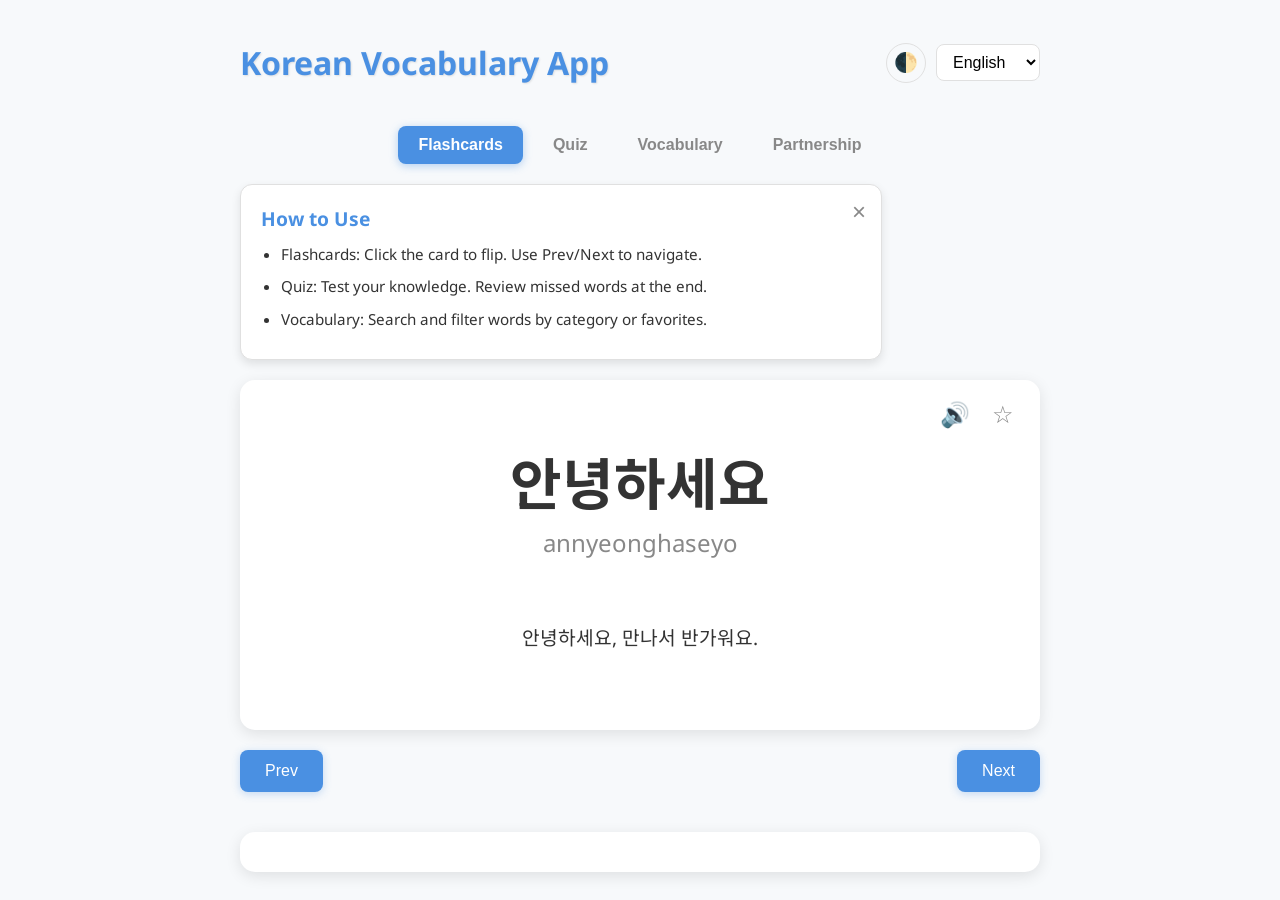
==== index.html @ c5fcb41d "feat: Add Disqus comment functionality" ====
<!DOCTYPE html>
<html lang="en">
<head>
    <meta charset="UTF-8">
    <meta name="viewport" content="width=device-width, initial-scale=1.0">
    <title>Korean Vocabulary App</title>
    <link rel="stylesheet" href="style.css">
    <link rel="preconnect" href="https://fonts.googleapis.com">
    <link rel="preconnect" href="https://fonts.gstatic.com" crossorigin>
    <link href="https://fonts.googleapis.com/css2?family=Noto+Sans+KR:wght@400;700&family=Noto+Sans:wght@400;700&display=swap" rel="stylesheet">
</head>
<body>
    <header>
        <h1 data-i18n="appTitle">Korean Vocabulary App</h1>
        <div class="header-right">
            <button id="theme-toggle" title="Toggle Dark/Light Mode">🌓</button>
            <div class="settings-container">
                <select id="language-selector"></select>
            </div>
        </div>
    </header>

    <nav id="tab-nav">
        <button class="tab-link active" data-tab="flashcards" data-i18n="tabFlashcards">Flashcards</button>
        <button class="tab-link" data-tab="quiz" data-i18n="tabQuiz">Quiz</button>
        <button class="tab-link" data-tab="vocabulary" data-i18n="tabVocabulary">Vocabulary</button>
        <button class="tab-link" data-tab="partnership" data-i18n="tabPartnership">Partnership</button>
    </nav>

    <main id="app-container">
        <!-- How to Use Section -->
        <section id="how-to-use" class="info-section">
            <h2 data-i18n="howToUseTitle">How to Use</h2>
            <ul>
                <li data-i18n="howToUseStep1">Flashcards: Click the card to flip. Use Prev/Next to navigate.</li>
                <li data-i18n="howToUseStep2">Quiz: Test your knowledge. Review missed words at the end.</li>
                <li data-i18n="howToUseStep3">Vocabulary: Search and filter words by category or favorites.</li>
            </ul>
            <button id="close-how-to-use" class="small-btn">×</button>
        </section>

        <!-- Flashcards Section -->
        <section id="flashcards" class="tab-content active">
            <div id="flashcard-container"></div>
            <div class="flashcard-nav">
                <button id="prev-word" data-i18n="prevButton">Prev</button>
                <button id="next-word" data-i18n="nextButton">Next</button>
            </div>
        </section>

        <!-- Quiz Section -->
        <section id="quiz" class="tab-content">
            <div id="quiz-container"></div>
            <button id="start-quiz" data-i18n="startQuizButton">Start Quiz</button>
						<button id="review-wrong-answers" data-i18n="reviewWrongAnswers" style="display: none;"></button>
        </section>

        <!-- Vocabulary List Section -->
        <section id="vocabulary" class="tab-content">
            <div class="filters">
                <input type="text" id="search-bar" placeholder="Search..." data-i18n-placeholder="searchPlaceholder">
                <select id="category-filter">
                    <option value="all" data-i18n="allCategories">All Categories</option>
                </select>
                <button id="favorites-filter" data-i18n="showFavorites">Show Favorites</button>
            </div>
            <div id="vocabulary-list"></div>
        </section>

        <!-- Partnership Section -->
        <section id="partnership" class="tab-content">
            <div class="contact-form-container">
                <h2 data-i18n="partnershipTitle">Partnership Inquiry</h2>
                <form action="https://formspree.io/f/mnjgddrr" method="POST" id="contact-form">
                    <div class="form-group">
                        <label for="name" data-i18n="formName">Name</label>
                        <input type="text" name="name" id="name" required data-i18n-placeholder="namePlaceholder">
                    </div>
                    <div class="form-group">
                        <label for="email" data-i18n="formEmail">Email</label>
                        <input type="email" name="email" id="email" required data-i18n-placeholder="emailPlaceholder">
                    </div>
                    <div class="form-group">
                        <label for="message" data-i18n="formMessage">Message</label>
                        <textarea name="message" id="message" rows="5" required data-i18n-placeholder="messagePlaceholder"></textarea>
                    </div>
                    <button type="submit" class="submit-btn" data-i18n="formSubmit">Send Message</button>
                </form>
            </div>
        </section>

        <!-- Disqus Comments Section -->
        <section id="comments" class="comments-section">
            <div id="disqus_thread"></div>
        </section>
    </main>

    <template id="flashcard-template">
        <div class="flashcard">
            <div class="flashcard-inner">
                <div class="flashcard-front">
                    <div class="word-info">
                        <h2 class="korean-word"></h2>
                        <p class="romanization"></p>
                    </div>
                    <div class="card-actions">
                        <button class="pronounce-btn" title="Pronounce">🔊</button>
                        <button class="favorite-btn" title="Favorite">☆</button>
                    </div>
                    <p class="example-sentence-korean"></p>
                </div>
                <div class="flashcard-back">
                    <h3 class="meaning"></h3>
                    <p class="example-sentence-translation"></p>
                </div>
            </div>
        </div>
    </template>

    <script src="vocabulary_data.js"></script>
    <script src="app.js"></script>
</body>
</html>
---- style.css ----
:root {
    --primary-color: #4a90e2;
    --secondary-color: #f5a623;
    --background-color: #f7f9fb;
    --card-background: #ffffff;
    --text-color: #333;
    --light-text-color: #888;
    --border-color: #e0e0e0;
    --shadow-color: rgba(0, 0, 0, 0.1);
    --font-family: 'Noto Sans', 'Noto Sans KR', sans-serif;
}

body.dark-mode {
    --background-color: #121212;
    --card-background: #1e1e1e;
    --text-color: #e0e0e0;
    --light-text-color: #b0b0b0;
    --border-color: #333;
    --shadow-color: rgba(0, 0, 0, 0.5);
}

body {
    font-family: var(--font-family);
    background-color: var(--background-color);
    color: var(--text-color);
    margin: 0;
    padding: 20px;
    display: flex;
    flex-direction: column;
    align-items: center;
    transition: background-color 0.3s, color 0.3s;
}

header {
    width: 100%;
    max-width: 800px;
    display: flex;
    justify-content: space-between;
    align-items: center;
    margin-bottom: 20px;
}

.header-right {
    display: flex;
    gap: 10px;
    align-items: center;
}

#theme-toggle {
    background: none;
    border: 1px solid var(--border-color);
    border-radius: 50%;
    width: 40px;
    height: 40px;
    cursor: pointer;
    font-size: 1.2rem;
    display: flex;
    align-items: center;
    justify-content: center;
    transition: background-color 0.3s;
    color: var(--text-color);
}

#theme-toggle:hover {
    background-color: var(--border-color);
}

h1 {
    font-size: 2rem;
    color: var(--primary-color);
    text-shadow: 1px 1px 2px var(--shadow-color);
}

.settings-container select {
    padding: 8px 12px;
    border: 1px solid var(--border-color);
    border-radius: 8px;
    font-size: 1rem;
    background-color: var(--card-background);
}

#tab-nav {
    display: flex;
    gap: 10px;
    margin-bottom: 20px;
}

.tab-link {
    padding: 10px 20px;
    font-size: 1rem;
    font-weight: 700;
    border: none;
    background-color: transparent;
    color: var(--light-text-color);
    border-radius: 8px;
    cursor: pointer;
    transition: background-color 0.3s, color 0.3s;
}

.tab-link.active {
    background-color: var(--primary-color);
    color: white;
    box-shadow: 0 2px 8px rgba(74, 144, 226, 0.4);
}

main {
    width: 100%;
    max-width: 800px;
}

.info-section {
    background-color: var(--card-background);
    border: 1px solid var(--border-color);
    border-radius: 12px;
    padding: 20px;
    margin-bottom: 20px;
    position: relative;
    box-shadow: 0 4px 10px var(--shadow-color);
    width: 100%;
    max-width: 600px;
    animation: fadeIn 0.5s ease-out;
}

.info-section h2 {
    margin-top: 0;
    color: var(--primary-color);
    font-size: 1.2rem;
    margin-bottom: 10px;
}

.info-section ul {
    margin: 0;
    padding-left: 20px;
    color: var(--text-color);
    font-size: 0.95rem;
    line-height: 1.6;
}

.info-section li {
    margin-bottom: 8px;
}

.small-btn {
    position: absolute;
    top: 10px;
    right: 10px;
    background: none;
    border: none;
    font-size: 1.5rem;
    cursor: pointer;
    color: var(--light-text-color);
    line-height: 1;
    padding: 5px;
    transition: color 0.3s;
}

.small-btn:hover {
    color: var(--text-color);
}

@keyframes fadeIn {
    from { opacity: 0; transform: translateY(-10px); }
    to { opacity: 1; transform: translateY(0); }
}

.tab-content {
    display: none;
}

.tab-content.active {
    display: block;
}

/* Flashcard Styles */
#flashcard-container {
    perspective: 1000px;
    height: 350px;
}

.flashcard {
    width: 100%;
    height: 100%;
    position: relative;
    cursor: pointer;
}

.flashcard-inner {
    width: 100%;
    height: 100%;
    transform-style: preserve-3d;
    transition: transform 0.6s;
    position: absolute;
}

.flashcard.flipped .flashcard-inner {
    transform: rotateY(180deg);
}

.flashcard-front,
.flashcard-back {
    position: absolute;
    width: 100%;
    height: 100%;
    backface-visibility: hidden;
    display: flex;
    flex-direction: column;
    justify-content: center;
    align-items: center;
    background-color: var(--card-background);
    border-radius: 15px;
    box-shadow: 0 4px 15px var(--shadow-color);
    padding: 20px;
    box-sizing: border-box;
}

.flashcard-back {
    transform: rotateY(180deg);
}

.word-info {
    text-align: center;
    margin-bottom: 20px;
}

.korean-word {
    font-size: 3.5rem;
    margin: 0;
}

.romanization {
    font-size: 1.5rem;
    color: var(--light-text-color);
    margin-top: 5px;
}

.example-sentence-korean, .example-sentence-translation {
    font-size: 1.2rem;
    text-align: center;
    margin-top: 20px;
}

.meaning {
    font-size: 2rem;
    color: var(--primary-color);
}

.card-actions {
    position: absolute;
    top: 20px;
    right: 20px;
    display: flex;
    gap: 10px;
}

.pronounce-btn, .favorite-btn {
    background: none;
    border: none;
    font-size: 1.5rem;
    cursor: pointer;
    color: var(--light-text-color);
}

.favorite-btn.favorited {
    color: var(--secondary-color);
}

.flashcard-nav {
    display: flex;
    justify-content: space-between;
    margin-top: 20px;
}

.flashcard-nav button {
    padding: 12px 25px;
    font-size: 1rem;
    border: none;
    border-radius: 8px;
    background-color: var(--primary-color);
    color: white;
    cursor: pointer;
    box-shadow: 0 2px 8px rgba(74, 144, 226, 0.3);
    transition: background-color 0.3s;
}

.flashcard-nav button:hover {
    background-color: #3a80d2;
}

/* Quiz Styles */
#quiz-container {
    background-color: var(--card-background);
    padding: 30px;
    border-radius: 15px;
    box-shadow: 0 4px 15px var(--shadow-color);
}

#quiz-container .question {
    font-size: 1.8rem;
    margin-bottom: 20px;
}

#quiz-container .options {
    display: grid;
    grid-template-columns: 1fr 1fr;
    gap: 15px;
}

#quiz-container .option {
    padding: 15px;
    font-size: 1.1rem;
    border: 1px solid var(--border-color);
    border-radius: 8px;
    cursor: pointer;
    transition: background-color 0.3s, border-color 0.3s;
}

#quiz-container .option:hover {
    background-color: #e9f2fe;
}

#quiz-container .option.correct {
    background-color: #d4edda;
    border-color: #c3e6cb;
}

#quiz-container .option.incorrect {
    background-color: #f8d7da;
    border-color: #f5c6cb;
}

#start-quiz, #review-wrong-answers {
    display: block;
    margin: 20px auto;
    padding: 15px 30px;
    font-size: 1.2rem;
    border: none;
    border-radius: 8px;
    background-color: var(--secondary-color);
    color: white;
    cursor: pointer;
    box-shadow: 0 2px 8px rgba(245, 166, 35, 0.4);
}

/* Contact Form Styles */
.contact-form-container {
    background-color: var(--card-background);
    padding: 30px;
    border-radius: 15px;
    box-shadow: 0 4px 15px var(--shadow-color);
    max-width: 600px;
    margin: 0 auto;
}

.contact-form-container h2 {
    color: var(--primary-color);
    margin-bottom: 25px;
    text-align: center;
}

.form-group {
    margin-bottom: 20px;
    display: flex;
    flex-direction: column;
    gap: 8px;
}

.form-group label {
    font-weight: 700;
    color: var(--text-color);
}

.form-group input, 
.form-group textarea {
    padding: 12px;
    border: 1px solid var(--border-color);
    border-radius: 8px;
    background-color: var(--background-color);
    color: var(--text-color);
    font-family: inherit;
    font-size: 1rem;
    transition: border-color 0.3s;
}

.form-group input:focus, 
.form-group textarea:focus {
    outline: none;
    border-color: var(--primary-color);
}

.submit-btn {
    width: 100%;
    padding: 15px;
    font-size: 1.1rem;
    font-weight: 700;
    border: none;
    border-radius: 8px;
    background-color: var(--primary-color);
    color: white;
    cursor: pointer;
    transition: background-color 0.3s;
    margin-top: 10px;
}

.submit-btn:hover {
    background-color: #3a80d2;
}

/* Comments Section Styles */
.comments-section {
    margin-top: 40px;
    padding: 20px;
    background-color: var(--card-background);
    border-radius: 15px;
    box-shadow: 0 4px 15px var(--shadow-color);
    width: 100%;
    max-width: 800px;
    box-sizing: border-box;
}

/* Vocabulary List Styles */
.filters {
    display: flex;
    gap: 10px;
    margin-bottom: 20px;
}

#search-bar, #category-filter {
    padding: 10px;
    border: 1px solid var(--border-color);
    border-radius: 8px;
    font-size: 1rem;
}

#search-bar {
    flex-grow: 1;
}

#favorites-filter {
    padding: 10px 15px;
    border: 1px solid var(--border-color);
    border-radius: 8px;
    background-color: var(--card-background);
    cursor: pointer;
}

#vocabulary-list {
    display: grid;
    grid-template-columns: repeat(auto-fill, minmax(250px, 1fr));
    gap: 15px;
}

.vocab-item {
    background-color: var(--card-background);
    padding: 15px;
    border-radius: 10px;
    box-shadow: 0 2px 8px var(--shadow-color);
    display: flex;
    flex-direction: column;
}

.vocab-item .korean-word {
    font-size: 1.5rem;
    font-weight: 700;
}

.vocab-item .romanization {
    font-size: 1rem;
    color: var(--light-text-color);
}

.vocab-item .meaning {
    font-size: 1.1rem;
    margin-top: 10px;
    color: var(--primary-color);
}

/* Responsive Design */
@media (max-width: 600px) {
    body {
        padding: 10px;
    }

    h1 {
        font-size: 1.5rem;
    }

    #tab-nav {
        gap: 5px;
        justify-content: center;
				flex-wrap: wrap;
    }

    .tab-link {
        padding: 8px 12px;
        font-size: 0.9rem;
    }

    #flashcard-container {
        height: 300px;
    }

    .korean-word {
        font-size: 2.5rem;
    }

    .romanization {
        font-size: 1.2rem;
    }

    .filters {
        flex-direction: column;
    }
}
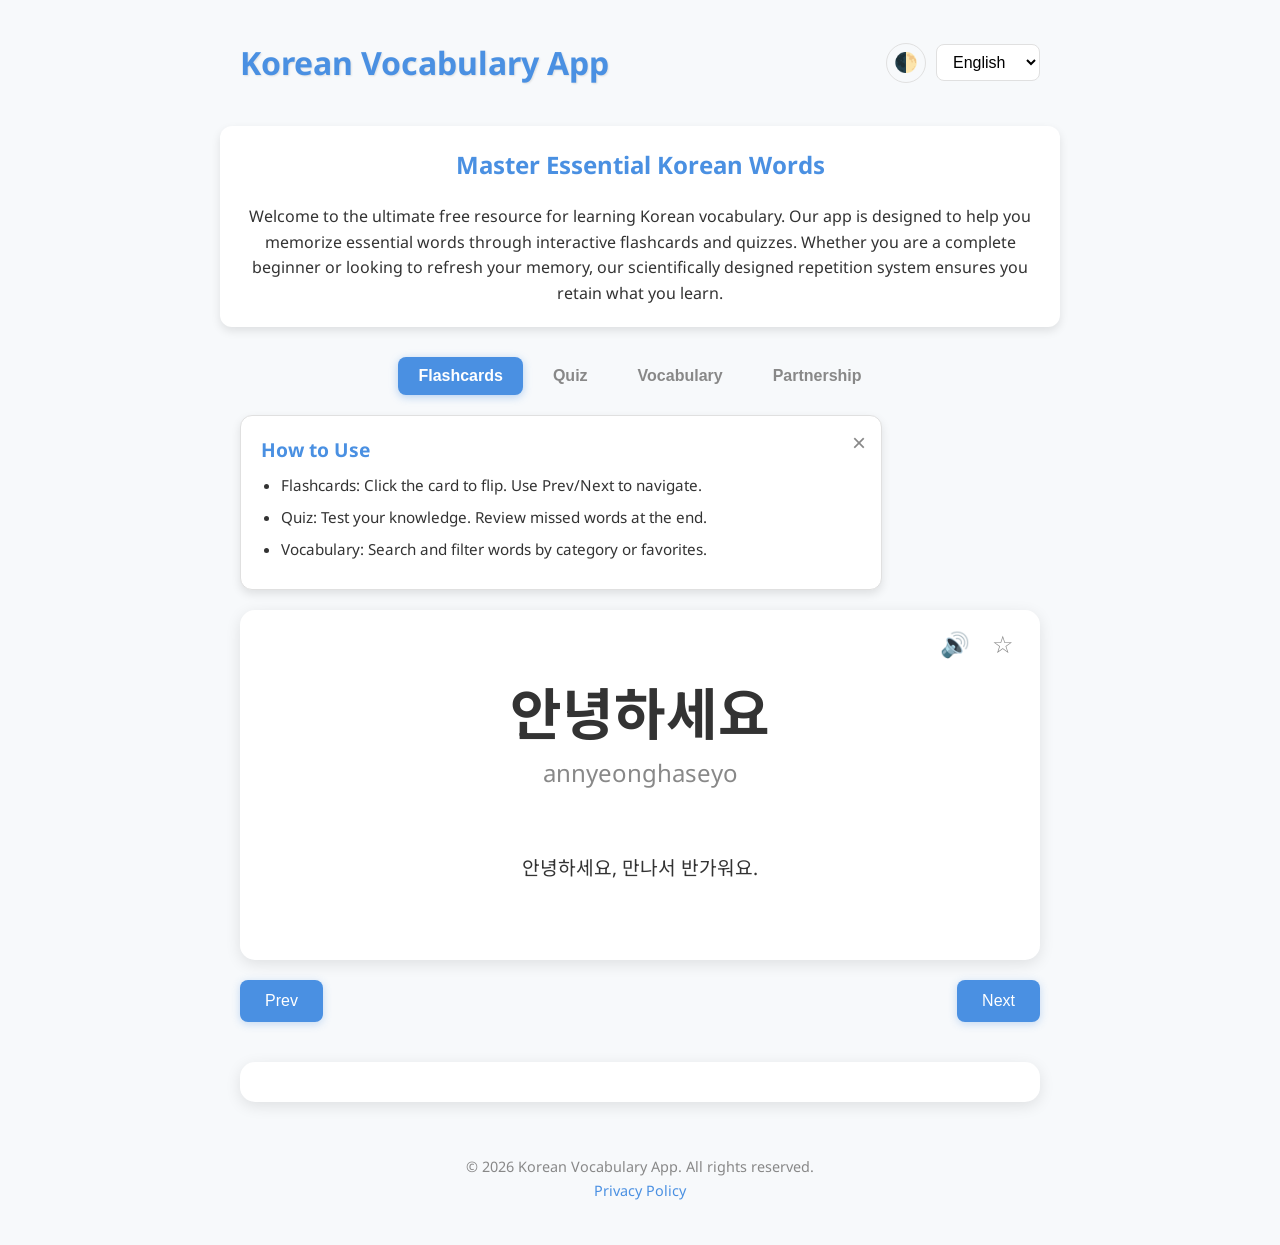
==== commit 2cf248cd: "feat: Optimize for AdSense - Add Privacy Policy, SEO tags, rich content, and footer" ====
--- a/index.html
+++ b/index.html
@@ -3,12 +3,17 @@
 <html lang="en">
 <head>
     <meta charset="UTF-8">
+    <meta name="google-adsense-account" content="ca-pub-5316404545961535">
     <meta name="viewport" content="width=device-width, initial-scale=1.0">
-    <title>Korean Vocabulary App</title>
+    <meta name="description" content="Master Korean vocabulary with our free, interactive flashcards and quizzes. Perfect for beginners learning Hangul, basic phrases, and essential words. Join our community today!">
+    <meta name="keywords" content="Korean vocabulary, learn Korean, Hangul, flashcards, Korean quiz, language learning app, free Korean lessons">
+    <title>Korean Vocabulary App - Learn Korean Effectively</title>
     <link rel="stylesheet" href="style.css">
     <link rel="preconnect" href="https://fonts.googleapis.com">
     <link rel="preconnect" href="https://fonts.gstatic.com" crossorigin>
     <link href="https://fonts.googleapis.com/css2?family=Noto+Sans+KR:wght@400;700&family=Noto+Sans:wght@400;700&display=swap" rel="stylesheet">
+    <script async src="https://pagead2.googlesyndication.com/pagead/js/adsbygoogle.js?client=ca-pub-5316404545961535"
+     crossorigin="anonymous"></script>
 </head>
 <body>
     <header>
@@ -20,6 +25,11 @@
             </div>
         </div>
     </header>
+
+    <div class="intro-content">
+        <h2 data-i18n="introTitle">Master Essential Korean Words</h2>
+        <p data-i18n="introText">Welcome to the ultimate free resource for learning Korean vocabulary. Our app is designed to help you memorize essential words through interactive flashcards and quizzes. Whether you are a complete beginner or looking to refresh your memory, our scientifically designed repetition system ensures you retain what you learn.</p>
+    </div>
 
     <nav id="tab-nav">
         <button class="tab-link active" data-tab="flashcards" data-i18n="tabFlashcards">Flashcards</button>
@@ -93,8 +103,14 @@
         <!-- Disqus Comments Section -->
         <section id="comments" class="comments-section">
             <div id="disqus_thread"></div>
+            <noscript>Please enable JavaScript to view the <a href="https://disqus.com/?ref_noscript">comments powered by Disqus.</a></noscript>
         </section>
     </main>
+
+    <footer>
+        <p>&copy; 2026 Korean Vocabulary App. All rights reserved.</p>
+        <p><a href="privacy.html" style="color: var(--primary-color); text-decoration: none;">Privacy Policy</a></p>
+    </footer>
 
     <template id="flashcard-template">
         <div class="flashcard">
--- a/style.css
+++ b/style.css
@@ -511,3 +511,40 @@
         flex-direction: column;
     }
 }
+
+/* Intro Content Styles */
+.intro-content {
+    background-color: var(--card-background);
+    padding: 20px;
+    border-radius: 12px;
+    box-shadow: 0 4px 10px var(--shadow-color);
+    margin-bottom: 30px;
+    width: 100%;
+    max-width: 800px;
+    text-align: center;
+    line-height: 1.6;
+}
+
+.intro-content h2 {
+    color: var(--primary-color);
+    margin-top: 0;
+}
+
+.intro-content p {
+    color: var(--text-color);
+    margin-bottom: 0;
+}
+
+/* Footer Styles */
+footer {
+    margin-top: 50px;
+    text-align: center;
+    color: var(--light-text-color);
+    font-size: 0.9rem;
+    padding-bottom: 20px;
+    width: 100%;
+}
+
+footer p {
+    margin: 5px 0;
+}
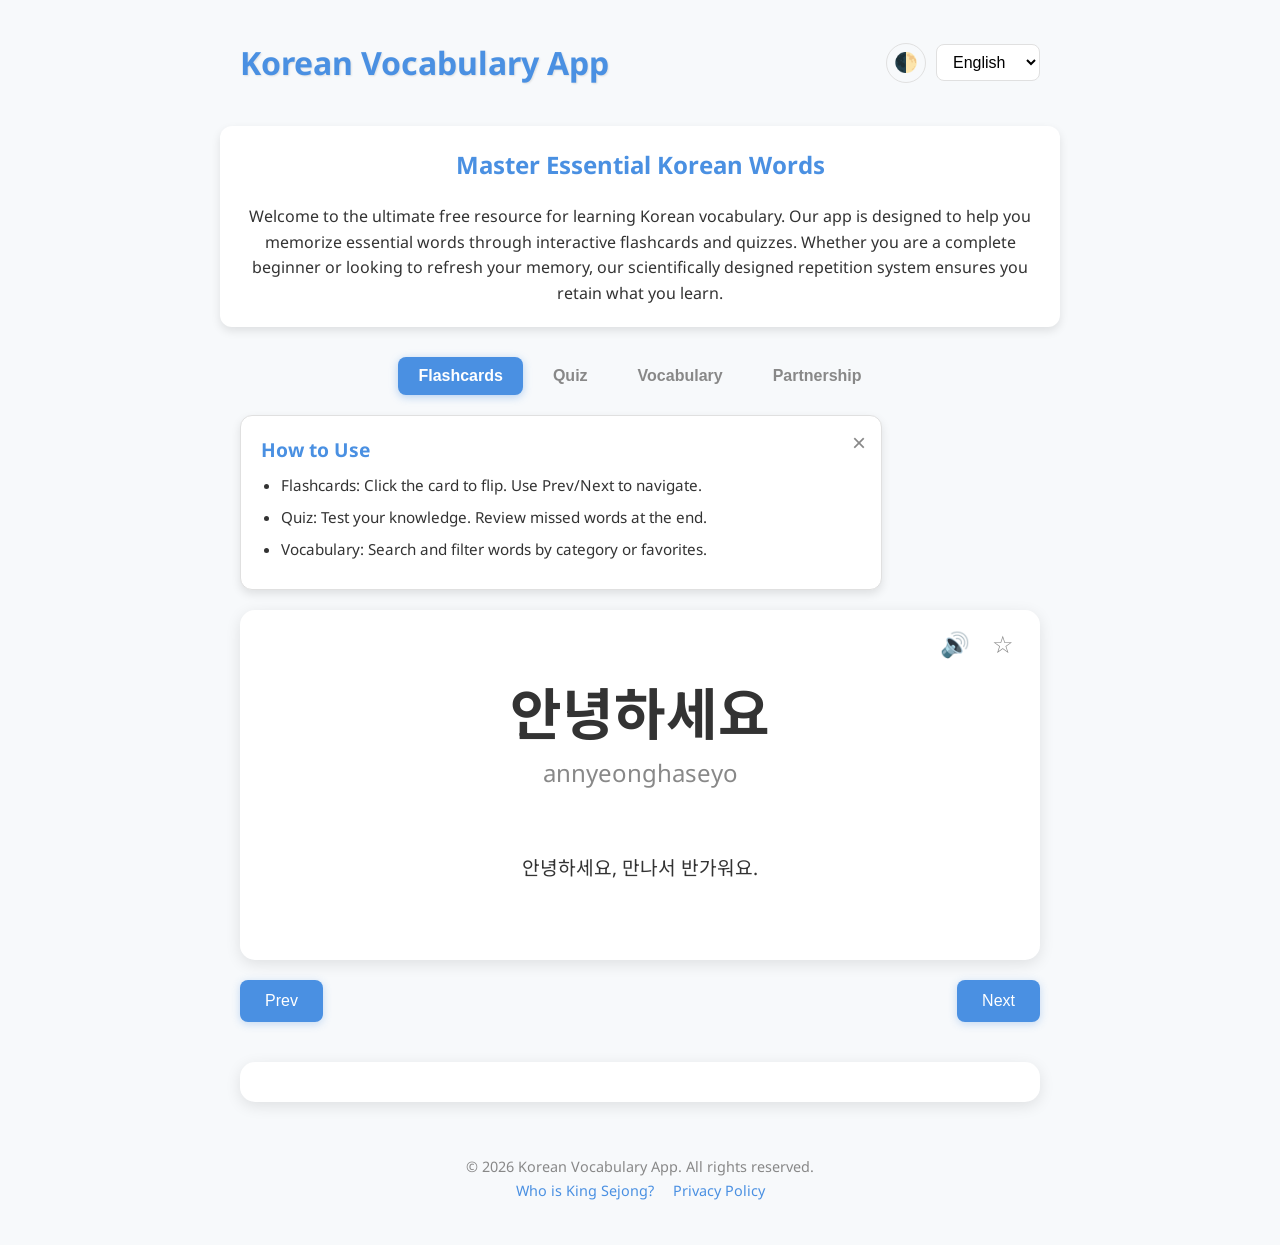
==== commit 77dcbe7b: "feat: improve mobile responsiveness and add King Sejong history page" ====
--- a/index.html
+++ b/index.html
@@ -109,7 +109,10 @@
 
     <footer>
         <p>&copy; 2026 Korean Vocabulary App. All rights reserved.</p>
-        <p><a href="privacy.html" style="color: var(--primary-color); text-decoration: none;">Privacy Policy</a></p>
+        <p>
+            <a href="king-sejong.html" data-i18n="footerSejong" style="color: var(--primary-color); text-decoration: none; margin-right: 15px;">Who is King Sejong?</a>
+            <a href="privacy.html" style="color: var(--primary-color); text-decoration: none;">Privacy Policy</a>
+        </p>
     </footer>
 
     <template id="flashcard-template">
--- a/style.css
+++ b/style.css
@@ -108,6 +108,28 @@
     max-width: 800px;
 }
 
+.intro-content {
+    background-color: var(--card-background);
+    padding: 20px;
+    border-radius: 12px;
+    box-shadow: 0 4px 10px var(--shadow-color);
+    margin-bottom: 30px;
+    width: 100%;
+    max-width: 800px;
+    text-align: center;
+    line-height: 1.6;
+}
+
+.intro-content h2 {
+    color: var(--primary-color);
+    margin-top: 0;
+}
+
+.intro-content p {
+    color: var(--text-color);
+    margin-bottom: 0;
+}
+
 .info-section {
     background-color: var(--card-background);
     border: 1px solid var(--border-color);
@@ -456,6 +478,8 @@
     box-shadow: 0 2px 8px var(--shadow-color);
     display: flex;
     flex-direction: column;
+    position: relative;
+    padding-right: 45px;
 }
 
 .vocab-item .korean-word {
@@ -474,65 +498,20 @@
     color: var(--primary-color);
 }
 
-/* Responsive Design */
-@media (max-width: 600px) {
-    body {
-        padding: 10px;
-    }
-
-    h1 {
-        font-size: 1.5rem;
-    }
-
-    #tab-nav {
-        gap: 5px;
-        justify-content: center;
-				flex-wrap: wrap;
-    }
-
-    .tab-link {
-        padding: 8px 12px;
-        font-size: 0.9rem;
-    }
-
-    #flashcard-container {
-        height: 300px;
-    }
-
-    .korean-word {
-        font-size: 2.5rem;
-    }
-
-    .romanization {
-        font-size: 1.2rem;
-    }
-
-    .filters {
-        flex-direction: column;
-    }
-}
-
-/* Intro Content Styles */
-.intro-content {
-    background-color: var(--card-background);
-    padding: 20px;
-    border-radius: 12px;
-    box-shadow: 0 4px 10px var(--shadow-color);
-    margin-bottom: 30px;
-    width: 100%;
-    max-width: 800px;
-    text-align: center;
-    line-height: 1.6;
-}
-
-.intro-content h2 {
-    color: var(--primary-color);
-    margin-top: 0;
-}
-
-.intro-content p {
-    color: var(--text-color);
-    margin-bottom: 0;
+.vocab-item .favorite-btn {
+    position: absolute;
+    top: 15px;
+    right: 15px;
+    background: none;
+    border: none;
+    font-size: 1.5rem;
+    cursor: pointer;
+    color: var(--light-text-color);
+    padding: 0;
+}
+
+.vocab-item .favorite-btn.favorited {
+    color: var(--secondary-color);
 }
 
 /* Footer Styles */
@@ -548,3 +527,146 @@
 footer p {
     margin: 5px 0;
 }
+
+/* Responsive Design */
+@media (max-width: 768px) {
+    body {
+        padding: 15px;
+    }
+
+    header {
+        flex-direction: column;
+        gap: 15px;
+        text-align: center;
+    }
+
+    h1 {
+        font-size: 1.8rem;
+        margin: 0;
+    }
+
+    .header-right {
+        width: 100%;
+        justify-content: center;
+    }
+
+    .intro-content {
+        padding: 15px;
+        margin-bottom: 20px;
+    }
+
+    .intro-content h2 {
+        font-size: 1.3rem;
+    }
+
+    .intro-content p {
+        font-size: 0.9rem;
+    }
+
+    .info-section {
+        padding: 15px;
+        margin-bottom: 15px;
+    }
+
+    .info-section h2 {
+        font-size: 1.1rem;
+    }
+
+    .info-section ul {
+        font-size: 0.85rem;
+    }
+
+    #tab-nav {
+        width: 100%;
+        overflow-x: auto;
+        justify-content: flex-start;
+        padding-bottom: 8px;
+        -webkit-overflow-scrolling: touch;
+        scrollbar-width: none;
+        -ms-overflow-style: none;
+        border-bottom: 1px solid var(--border-color);
+    }
+
+    #tab-nav::-webkit-scrollbar {
+        display: none;
+    }
+
+    .tab-link {
+        flex: 0 0 auto;
+        padding: 8px 15px;
+        font-size: 0.9rem;
+    }
+
+    .card-actions {
+        top: 10px;
+        right: 10px;
+    }
+
+    .pronounce-btn, .favorite-btn {
+        font-size: 1.2rem;
+    }
+
+    #flashcard-container {
+        height: 300px;
+    }
+
+    .korean-word {
+        font-size: 2.8rem;
+    }
+
+    .romanization {
+        font-size: 1.2rem;
+    }
+
+    .meaning {
+        font-size: 1.8rem;
+    }
+
+    #quiz-container {
+        padding: 20px;
+    }
+
+    #quiz-container .options {
+        grid-template-columns: 1fr;
+    }
+
+    .filters {
+        flex-direction: column;
+    }
+
+    #vocabulary-list {
+        grid-template-columns: 1fr;
+    }
+
+    .contact-form-container {
+        padding: 20px;
+    }
+}
+
+@media (max-width: 480px) {
+    h1 {
+        font-size: 1.5rem;
+    }
+
+    .korean-word {
+        font-size: 2.2rem;
+    }
+
+    .example-sentence-korean, .example-sentence-translation {
+        font-size: 1rem;
+    }
+
+    .flashcard-nav button {
+        padding: 12px 20px;
+        font-size: 1rem;
+    }
+
+    footer {
+        margin-top: 30px;
+    }
+
+    .comments-section {
+        padding: 15px;
+        margin-top: 25px;
+    }
+}
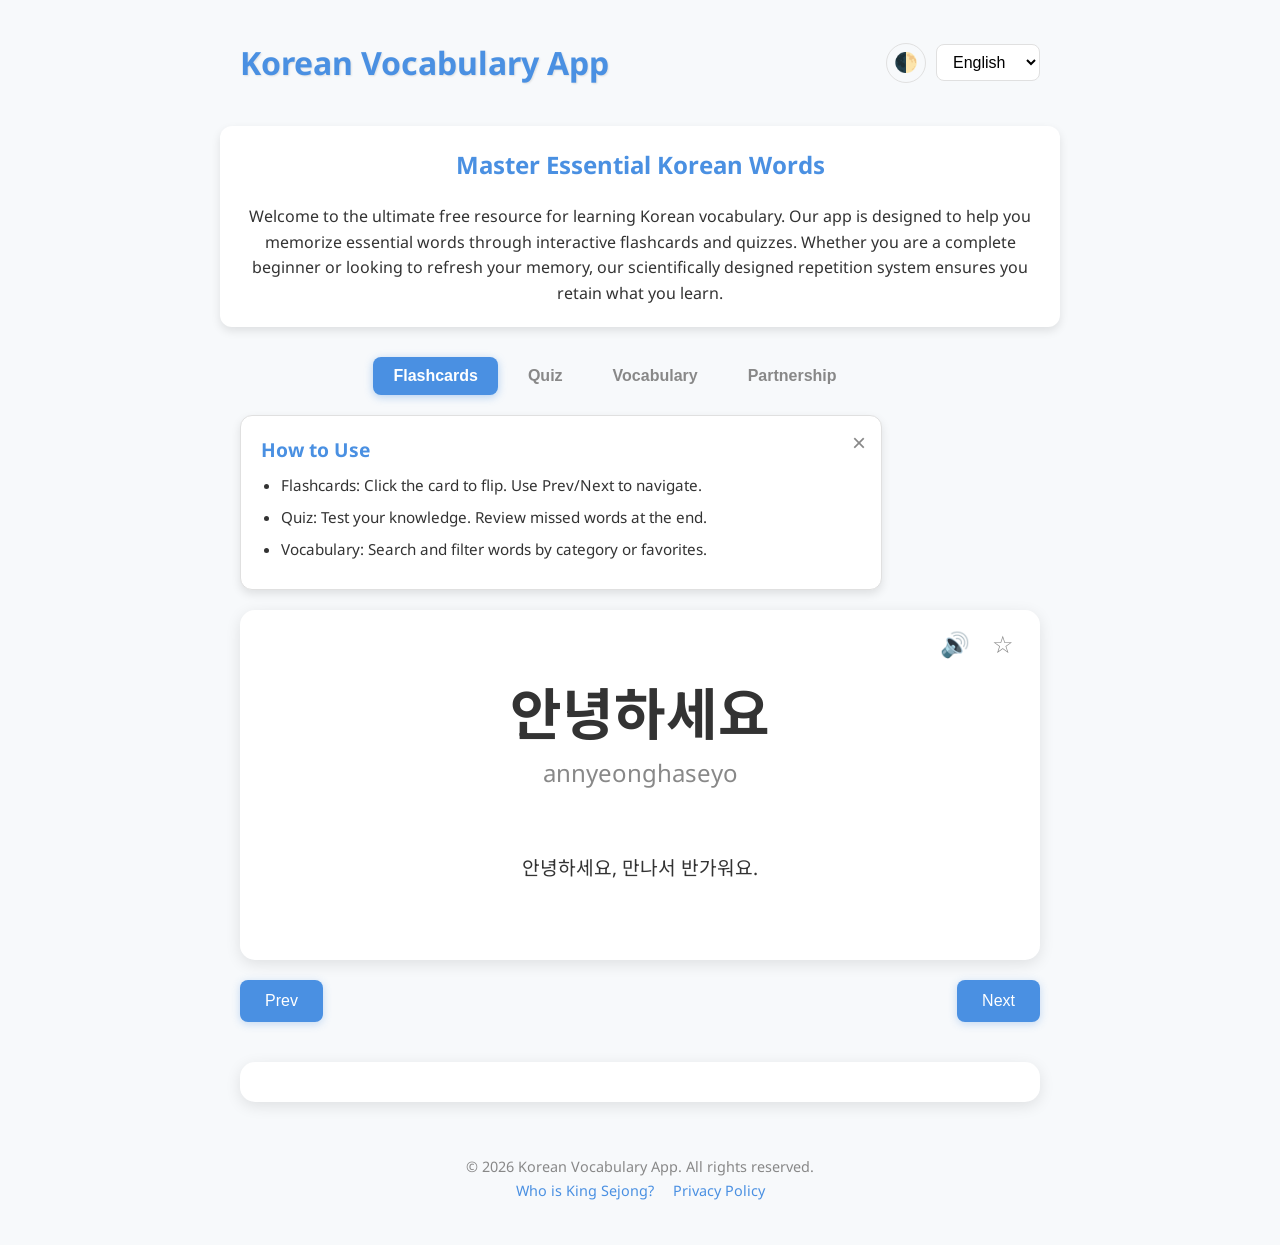
==== commit 64ad1eea: "feat: add King Sejong menu to navigation" ====
--- a/index.html
+++ b/index.html
@@ -36,6 +36,7 @@
         <button class="tab-link" data-tab="quiz" data-i18n="tabQuiz">Quiz</button>
         <button class="tab-link" data-tab="vocabulary" data-i18n="tabVocabulary">Vocabulary</button>
         <button class="tab-link" data-tab="partnership" data-i18n="tabPartnership">Partnership</button>
+        <a href="king-sejong.html" class="tab-link-external" data-i18n="tabSejong">King Sejong</a>
     </nav>
 
     <main id="app-container">
--- a/style.css
+++ b/style.css
@@ -85,7 +85,7 @@
     margin-bottom: 20px;
 }
 
-.tab-link {
+.tab-link, .tab-link-external {
     padding: 10px 20px;
     font-size: 1rem;
     font-weight: 700;
@@ -95,6 +95,13 @@
     border-radius: 8px;
     cursor: pointer;
     transition: background-color 0.3s, color 0.3s;
+    text-decoration: none;
+    display: inline-block;
+}
+
+.tab-link:hover, .tab-link-external:hover {
+    background-color: rgba(74, 144, 226, 0.1);
+    color: var(--primary-color);
 }
 
 .tab-link.active {
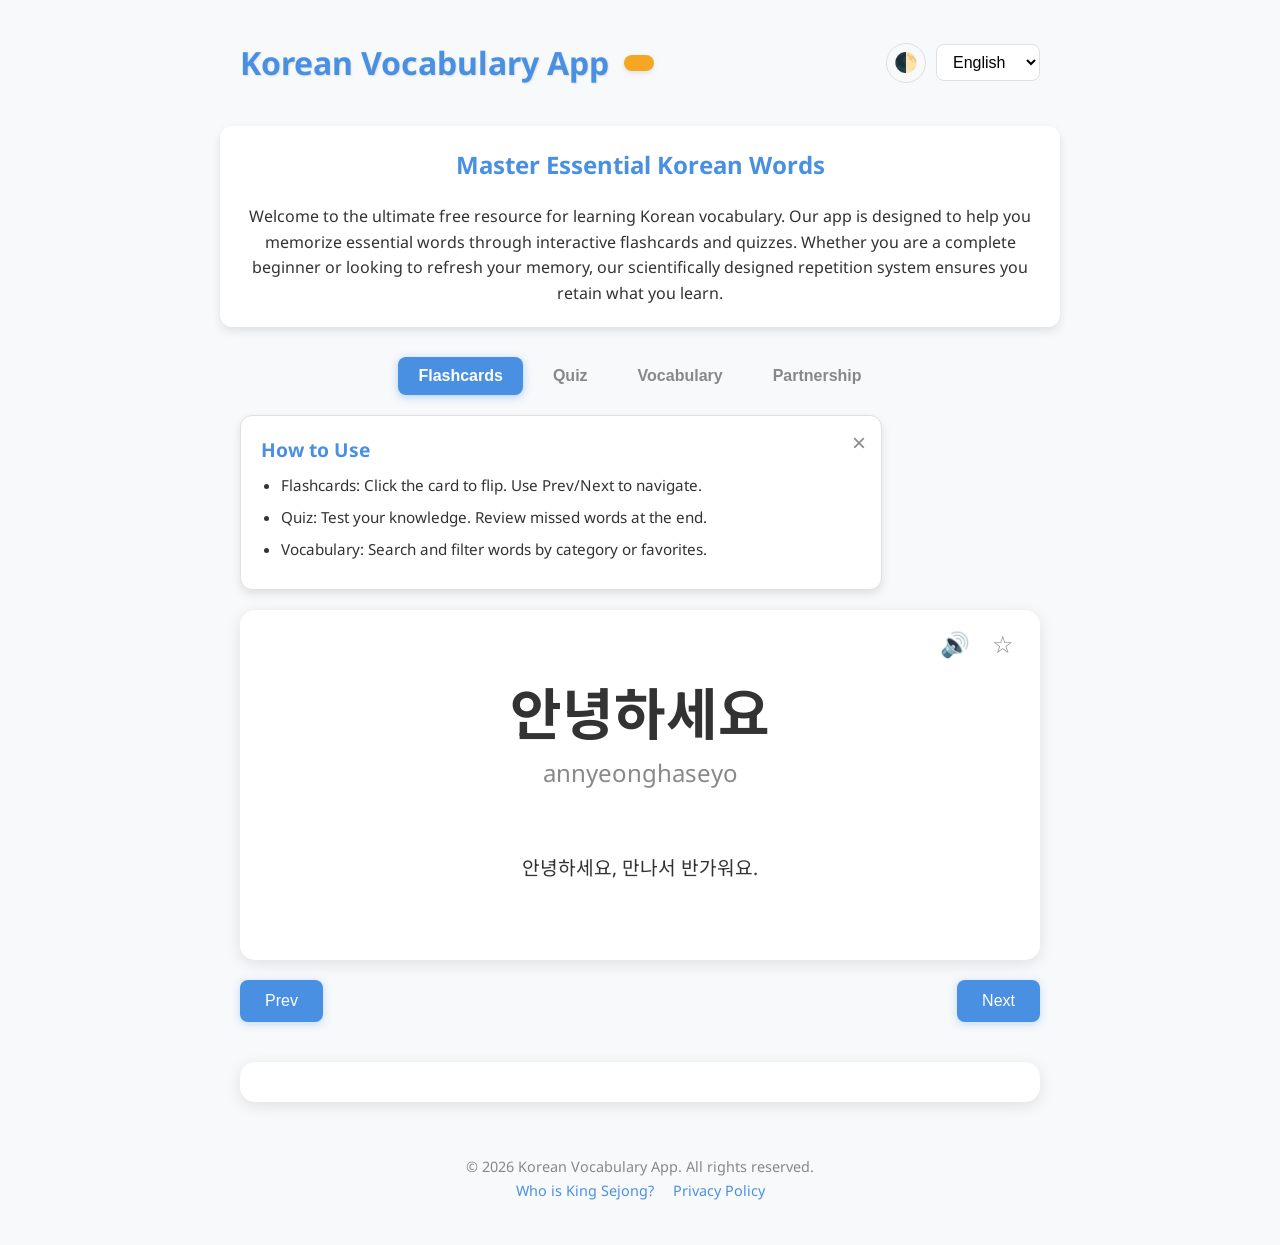
==== commit 1dc94f4c: "style: move Sejong menu to header and fix images" ====
--- a/index.html
+++ b/index.html
@@ -17,7 +17,10 @@
 </head>
 <body>
     <header>
-        <h1 data-i18n="appTitle">Korean Vocabulary App</h1>
+        <div class="header-left">
+            <h1 data-i18n="appTitle">Korean Vocabulary App</h1>
+            <a href="king-sejong.html" class="sejong-highlight-btn" data-i18n="tabSejong">King Sejong</a>
+        </div>
         <div class="header-right">
             <button id="theme-toggle" title="Toggle Dark/Light Mode">🌓</button>
             <div class="settings-container">
@@ -36,7 +39,6 @@
         <button class="tab-link" data-tab="quiz" data-i18n="tabQuiz">Quiz</button>
         <button class="tab-link" data-tab="vocabulary" data-i18n="tabVocabulary">Vocabulary</button>
         <button class="tab-link" data-tab="partnership" data-i18n="tabPartnership">Partnership</button>
-        <a href="king-sejong.html" class="tab-link-external" data-i18n="tabSejong">King Sejong</a>
     </nav>
 
     <main id="app-container">
--- a/style.css
+++ b/style.css
@@ -40,6 +40,30 @@
     margin-bottom: 20px;
 }
 
+.header-left {
+    display: flex;
+    align-items: center;
+    gap: 15px;
+}
+
+.sejong-highlight-btn {
+    background-color: var(--secondary-color);
+    color: white;
+    padding: 8px 15px;
+    border-radius: 20px;
+    text-decoration: none;
+    font-size: 0.9rem;
+    font-weight: 700;
+    box-shadow: 0 2px 5px var(--shadow-color);
+    transition: transform 0.2s, background-color 0.2s;
+    white-space: nowrap;
+}
+
+.sejong-highlight-btn:hover {
+    transform: scale(1.05);
+    background-color: #e69516;
+}
+
 .header-right {
     display: flex;
     gap: 10px;
